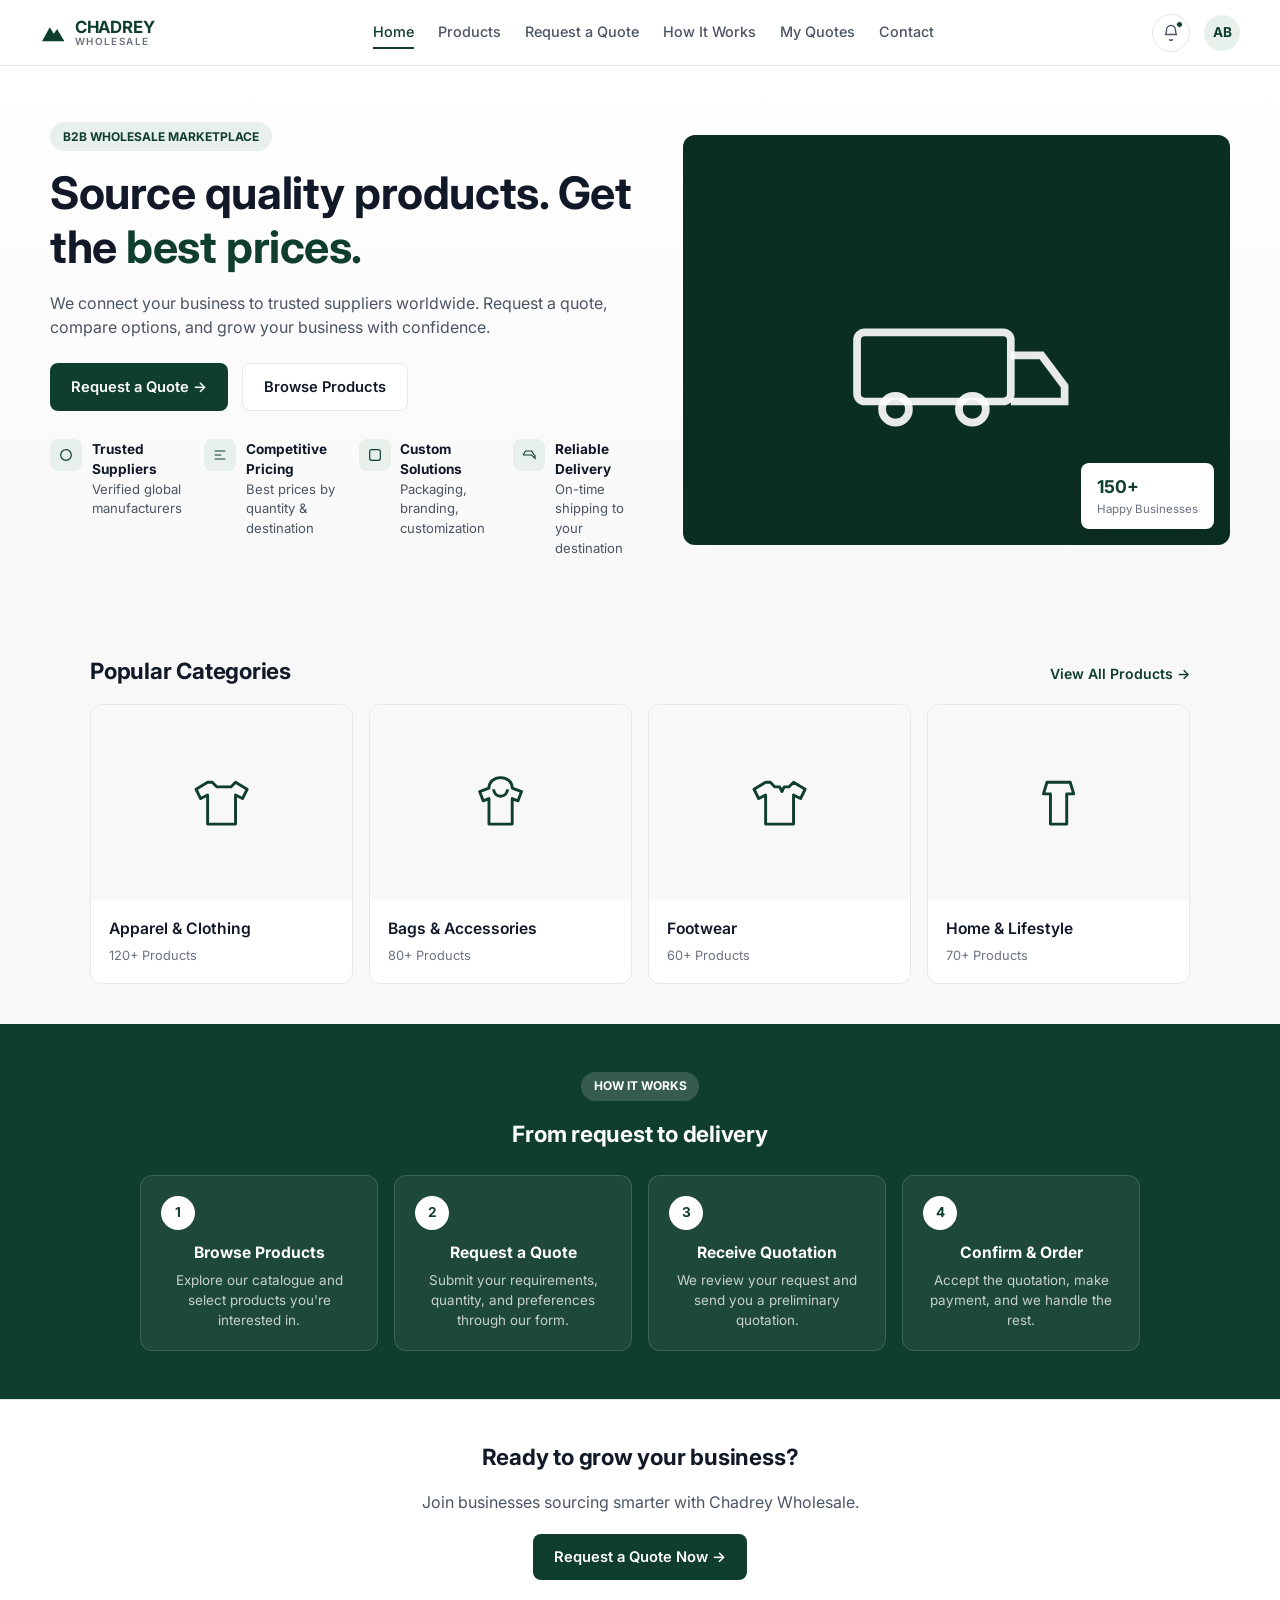
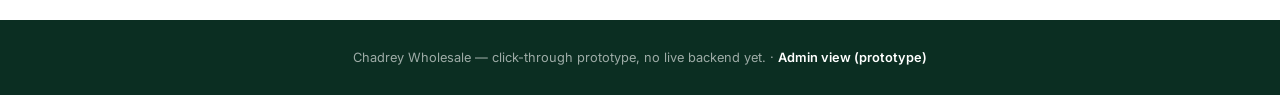
==== frontend/index.html @ 18600503 "Add files via upload" ====
<!DOCTYPE html>
<html lang="en">
<head>
<meta charset="UTF-8">
<meta name="viewport" content="width=device-width, initial-scale=1.0">
<title>Chadrey Wholesale — Source Quality Products, Get the Best Prices</title>
<link rel="preconnect" href="https://fonts.googleapis.com">
<link href="https://fonts.googleapis.com/css2?family=Inter:wght@400;500;600;700;800&display=swap" rel="stylesheet">
<link rel="stylesheet" href="styles.css">
</head>
<body>
<header class="site">
  <a href="index.html" class="brand"><svg width="26" height="26" viewBox="0 0 32 32" fill="none" xmlns="http://www.w3.org/2000/svg" aria-hidden="true"><path d="M2 27 12 9l5 8 4-6 9 15H2Z" fill="currentColor"/></svg><span class="brand-lines">CHADREY<small>WHOLESALE</small></span></a>
  <nav class="main">
    <a href="index.html" class="active">Home</a>
    <a href="products.html">Products</a>
    <a href="request-quote.html">Request a Quote</a>
    <a href="how-it-works.html">How It Works</a>
    <a href="my-quotes.html">My Quotes</a>
    <a href="contact.html">Contact</a>
  </nav>
  <div class="nav-actions">
    <a href="my-quotes.html" class="nav-icon-btn" aria-label="Notifications"><svg width="18" height="18" viewBox="0 0 24 24" fill="none"><path d="M6 8a6 6 0 0 1 12 0c0 5 2 6 2 6H4s2-1 2-6Z" stroke="currentColor" stroke-width="1.8"/><path d="M10 20a2 2 0 0 0 4 0" stroke="currentColor" stroke-width="1.8"/></svg><span class="dot"></span></a>
    <div class="avatar">AB</div>
  </div>
</header>

<section class="hero">
  <div class="hero-inner">
    <div>
      <span class="hero-pill">B2B WHOLESALE MARKETPLACE</span>
      <h1>Source quality products. Get the <span class="accent">best prices.</span></h1>
      <p class="lede">We connect your business to trusted suppliers worldwide. Request a quote, compare options, and grow your business with confidence.</p>
      <div style="display:flex; gap:0.9rem; flex-wrap:wrap; margin-top:1.5rem;">
        <a class="btn btn-primary" href="request-quote.html">Request a Quote &rarr;</a>
        <a class="btn btn-secondary" href="products.html">Browse Products</a>
      </div>
      <div class="trust-row">
        <div class="trust-item"><span class="ic"><svg width="16" height="16" viewBox="0 0 24 24" fill="none"><path d="M4 12a8 8 0 1 1 16 0 8 8 0 0 1-16 0Z" stroke="currentColor" stroke-width="1.8"/></svg></span><div><strong>Trusted Suppliers</strong><span>Verified global manufacturers</span></div></div>
        <div class="trust-item"><span class="ic"><svg width="16" height="16" viewBox="0 0 24 24" fill="none"><path d="M4 6h16M4 12h10M4 18h16" stroke="currentColor" stroke-width="1.8"/></svg></span><div><strong>Competitive Pricing</strong><span>Best prices by quantity & destination</span></div></div>
        <div class="trust-item"><span class="ic"><svg width="16" height="16" viewBox="0 0 24 24" fill="none"><rect x="4" y="4" width="16" height="16" rx="3" stroke="currentColor" stroke-width="1.8"/></svg></span><div><strong>Custom Solutions</strong><span>Packaging, branding, customization</span></div></div>
        <div class="trust-item"><span class="ic"><svg width="16" height="16" viewBox="0 0 24 24" fill="none"><path d="M3 12h13l5 5V12M3 12l4-6h9l4 6" stroke="currentColor" stroke-width="1.8"/></svg></span><div><strong>Reliable Delivery</strong><span>On-time shipping to your destination</span></div></div>
      </div>
    </div>
    <div class="hero-visual">
      <svg viewBox="0 0 64 64" fill="none" xmlns="http://www.w3.org/2000/svg"><rect x="6" y="30" width="40" height="18" rx="2" stroke="currentColor" stroke-width="2"/><circle cx="16" cy="50" r="3.5" stroke="currentColor" stroke-width="2"/><circle cx="36" cy="50" r="3.5" stroke="currentColor" stroke-width="2"/><path d="M46 36h8l6 8v4h-14" stroke="currentColor" stroke-width="2"/></svg>
      <div class="hero-stat"><div class="n">150+</div><div class="l">Happy Businesses</div></div>
    </div>
  </div>
</section>

<main class="page page-pad">
  <div style="display:flex; justify-content:space-between; align-items:baseline; flex-wrap:wrap; gap:1rem;">
    <h2 style="margin-top:0;">Popular Categories</h2>
    <a href="products.html" style="font-size:0.88rem; font-weight:600; color:var(--brand);">View All Products &rarr;</a>
  </div>
  <div class="grid-4" id="categoryGrid"></div>
</main>

<section class="howband">
  <span class="hero-pill" style="background:rgba(255,255,255,0.16); color:#fff;">HOW IT WORKS</span>
  <h2>From request to delivery</h2>
  <div class="steps-flow" style="max-width:1000px; margin-left:auto; margin-right:auto;">
    <div class="step-card"><span class="num">1</span><h4>Browse Products</h4><p>Explore our catalogue and select products you're interested in.</p></div>
    <div class="step-card"><span class="num">2</span><h4>Request a Quote</h4><p>Submit your requirements, quantity, and preferences through our form.</p></div>
    <div class="step-card"><span class="num">3</span><h4>Receive Quotation</h4><p>We review your request and send you a preliminary quotation.</p></div>
    <div class="step-card"><span class="num">4</span><h4>Confirm &amp; Order</h4><p>Accept the quotation, make payment, and we handle the rest.</p></div>
  </div>
</section>

<div class="cta-band">
  <h2 style="margin-top:0;">Ready to grow your business?</h2>
  <p class="lede" style="margin:0 auto 1.25rem;">Join businesses sourcing smarter with Chadrey Wholesale.</p>
  <a class="btn btn-primary" href="request-quote.html">Request a Quote Now &rarr;</a>
</div>

<footer class="site">Chadrey Wholesale — click-through prototype, no live backend yet. &middot; <a href="admin.html">Admin view (prototype)</a></footer>

<script src="data.js"></script>
<script>
  const cats = [
    {name:'Apparel & Clothing', icon:'tshirt', count:'120+ Products'},
    {name:'Bags & Accessories', icon:'hoodie', count:'80+ Products'},
    {name:'Footwear', icon:'polo', count:'60+ Products'},
    {name:'Home & Lifestyle', icon:'tank', count:'70+ Products'}
  ];
  document.getElementById('categoryGrid').innerHTML = cats.map(c => `
    <a href="products.html" class="product-card">
      <div class="card-visual"><svg viewBox="0 0 64 64" fill="none" xmlns="http://www.w3.org/2000/svg" aria-hidden="true">${ICONS[c.icon]}</svg></div>
      <div class="card-body"><h3>${c.name}</h3><p style="color:var(--ink-faint); font-size:0.8rem;">${c.count}</p></div>
    </a>`).join('');
</script>
</body>
</html>
---- frontend/styles.css ----
:root{
  --brand:#0F3D2E; --brand-dark:#0B2E22; --brand-light:#E7F0EA; --brand-mid:#1B5E42;
  --ink:#111827; --ink-soft:#4B5563; --ink-faint:#6B7280;
  --line:#E5E7EB; --bg:#F7F8F7; --white:#FFFFFF;
  --radius:12px; --radius-sm:8px; --shadow:0 4px 14px rgba(17,24,39,0.06); --shadow-md:0 8px 24px rgba(17,24,39,0.10);
  --blue-bg:#DBEAFE; --blue-ink:#1D4ED8;
  --amber-bg:#FEF3C7; --amber-ink:#B45309;
  --purple-bg:#EDE9FE; --purple-ink:#6D28D9;
  --green-bg:#DCFCE7; --green-ink:#15803D;
  --font: 'Inter', system-ui, -apple-system, sans-serif;
}
*{box-sizing:border-box;}
html{scroll-behavior:smooth;}
body{margin:0; font-family:var(--font); background:var(--bg); color:var(--ink); line-height:1.5; -webkit-font-smoothing:antialiased;}
a{color:inherit; text-decoration:none;}
img{max-width:100%; display:block;}
button{font-family:inherit;}
:focus-visible{outline:3px solid var(--brand-mid); outline-offset:2px;}

/* ---------- Top nav ---------- */
header.site{
  background:var(--white); color:var(--ink);
  padding:0.85rem clamp(1rem,4vw,2.5rem);
  display:flex; align-items:center; justify-content:space-between; gap:1rem; flex-wrap:wrap;
  position:sticky; top:0; z-index:30; border-bottom:1px solid var(--line);
}
.brand{display:flex; align-items:center; gap:0.55rem; font-weight:700; font-size:1.05rem; letter-spacing:-0.01em; color:var(--brand);}
.brand .brand-lines{display:flex; flex-direction:column; line-height:1.1;}
.brand small{font-weight:600; font-size:0.62rem; letter-spacing:0.14em; color:var(--ink-faint); text-transform:uppercase;}
nav.main{display:flex; gap:1.5rem; flex-wrap:wrap; font-size:0.9rem; font-weight:500;}
nav.main a{color:var(--ink-soft); padding:0.3rem 0; border-bottom:2px solid transparent;}
nav.main a.active{color:var(--brand); border-bottom-color:var(--brand);}
nav.main a:hover{color:var(--brand);}
.nav-actions{display:flex; align-items:center; gap:0.85rem;}
.nav-icon-btn{width:38px; height:38px; border-radius:50%; border:1px solid var(--line); background:var(--white); display:flex; align-items:center; justify-content:center; cursor:pointer; color:var(--ink-soft); position:relative;}
.nav-icon-btn .dot{position:absolute; top:6px; right:6px; width:7px; height:7px; border-radius:50%; background:var(--brand); border:1.5px solid var(--white);}
.avatar{width:36px; height:36px; border-radius:50%; background:var(--brand-light); color:var(--brand); display:flex; align-items:center; justify-content:center; font-weight:700; font-size:0.85rem;}

main.page{max-width:1180px; margin:0 auto;}
.page-pad{padding:clamp(1.5rem,4vw,2.5rem);}
.breadcrumb{font-size:0.82rem; color:var(--ink-faint); padding:0.9rem clamp(1rem,4vw,2.5rem) 0;}
.breadcrumb a{color:var(--ink-faint);}
.breadcrumb a:hover{color:var(--brand);}

.eyebrow{font-size:0.72rem; font-weight:700; letter-spacing:0.1em; text-transform:uppercase; color:var(--brand); margin:0 0 0.5rem;}
h1{font-size:clamp(1.5rem,3.2vw,2rem); font-weight:700; letter-spacing:-0.01em; line-height:1.2; margin:0 0 0.6rem;}
h2{font-size:clamp(1.15rem,2.4vw,1.4rem); font-weight:700; letter-spacing:-0.01em; margin:2rem 0 1rem;}
p.lede{color:var(--ink-soft); max-width:62ch; font-size:1rem;}

.btn{display:inline-flex; align-items:center; justify-content:center; gap:0.5rem; font-weight:600; font-size:0.92rem; padding:0.75rem 1.3rem; min-height:44px; border-radius:var(--radius-sm); border:0; cursor:pointer;}
.btn-primary{background:var(--brand); color:#fff;}
.btn-primary:hover{background:var(--brand-dark);}
.btn-secondary{background:var(--white); border:1px solid var(--line); color:var(--ink);}
.btn-secondary:hover{border-color:var(--brand); color:var(--brand);}
.btn-block{width:100%;}
.btn-sm{min-height:36px; padding:0.5rem 0.9rem; font-size:0.82rem;}
.btn[disabled],.btn.is-disabled{opacity:0.5; cursor:not-allowed;}

.card{background:var(--white); border:1px solid var(--line); border-radius:var(--radius); box-shadow:var(--shadow);}
.grid-2{display:grid; gap:1.5rem; grid-template-columns:1fr;}
@media (min-width:860px){ .grid-2{grid-template-columns:1fr 1fr;} }
.grid-3{display:grid; gap:1.25rem; grid-template-columns:1fr;}
@media (min-width:640px){ .grid-3{grid-template-columns:repeat(3,1fr);} }
.grid-4{display:grid; gap:1rem; grid-template-columns:1fr 1fr;}
@media (min-width:820px){ .grid-4{grid-template-columns:repeat(4,1fr);} }

/* product cards */
.product-card{background:var(--white); border:1px solid var(--line); border-radius:var(--radius); overflow:hidden; display:flex; flex-direction:column; transition:box-shadow .15s ease;}
.product-card:hover{box-shadow:var(--shadow-md);}
.card-visual{background:var(--bg); aspect-ratio:4/3; display:flex; align-items:center; justify-content:center; position:relative;}
.card-visual svg{width:38%; height:38%; color:var(--brand);}
.moq-flag{position:absolute; top:0.7rem; left:0.7rem; background:var(--brand); color:#fff; font-size:0.65rem; font-weight:700; letter-spacing:0.04em; padding:0.28rem 0.55rem; border-radius:5px; text-transform:uppercase;}
.card-body{padding:1.1rem; display:flex; flex-direction:column; gap:0.4rem; flex:1;}
.card-body h3{font-size:0.98rem; font-weight:600; margin:0; line-height:1.35;}
.card-body p{font-size:0.83rem; color:var(--ink-soft); margin:0; flex:1;}
.price-tag{font-weight:700; font-size:0.9rem; color:var(--brand);}

/* forms */
.field-group{display:grid; gap:1rem; grid-template-columns:1fr;}
.field-group.cols-2{grid-template-columns:1fr;}
@media (min-width:600px){ .field-group.cols-2{grid-template-columns:1fr 1fr;} }
label{display:block; font-size:0.83rem; font-weight:600; margin-bottom:0.4rem; color:var(--ink);}
label .hint{font-weight:400; color:var(--ink-faint); font-size:0.76rem;}
input, select, textarea{width:100%; font-family:var(--font); font-size:0.92rem; padding:0.65rem 0.75rem; border:1px solid var(--line); border-radius:var(--radius-sm); background:var(--white); color:var(--ink);}
input:focus, select:focus, textarea:focus{border-color:var(--brand);}
textarea{resize:vertical; min-height:4.5rem;}
.swatches{display:flex; gap:0.5rem; flex-wrap:wrap;}
.swatch-btn{font-size:0.85rem; padding:0.5rem 0.9rem; min-height:42px; border:1px solid var(--line); background:var(--white); border-radius:var(--radius-sm); cursor:pointer; color:var(--ink-soft);}
.swatch-btn[aria-pressed="true"]{border-color:var(--brand); background:var(--brand-light); color:var(--brand); font-weight:600;}

/* badges */
.badge{font-size:0.72rem; font-weight:700; padding:0.28rem 0.65rem; border-radius:999px; display:inline-block;}
.badge-pending{background:var(--amber-bg); color:var(--amber-ink);}
.badge-quoted{background:var(--blue-bg); color:var(--blue-ink);}
.badge-invoiced{background:var(--purple-bg); color:var(--purple-ink);}
.badge-paid{background:var(--brand); color:#fff;}

/* document card (quotation/invoice) */
.doc-card{background:var(--white); border:1px solid var(--line); border-radius:var(--radius); box-shadow:var(--shadow); max-width:680px; margin:0 auto; overflow:hidden;}
.doc-head{background:var(--brand); color:#fff; padding:1.5rem clamp(1.25rem,4vw,2rem); display:flex; justify-content:space-between; align-items:flex-start; gap:1rem; flex-wrap:wrap;}
.doc-head h3{margin:0; font-size:1.15rem; font-weight:700;}
.doc-head .doc-id{font-size:0.8rem; opacity:0.85; margin-top:0.2rem;}
.doc-status{background:rgba(255,255,255,0.18); font-size:0.72rem; font-weight:700; padding:0.3rem 0.7rem; border-radius:999px; text-transform:uppercase; letter-spacing:0.04em;}
.doc-body{padding:clamp(1.25rem,4vw,2rem);}
.doc-table{width:100%; border-collapse:collapse; font-size:0.9rem;}
.doc-table th{text-align:left; font-size:0.72rem; text-transform:uppercase; letter-spacing:0.04em; color:var(--ink-faint); padding:0.5rem 0; border-bottom:1px solid var(--line);}
.doc-table td{padding:0.6rem 0; border-bottom:1px solid var(--line);}
.doc-table tr.total td{border-top:2px solid var(--ink); border-bottom:0; font-weight:700; font-size:1rem; padding-top:0.8rem;}
.doc-note{margin-top:1.1rem; font-size:0.82rem; color:var(--ink-soft); background:var(--bg); border-left:3px solid var(--brand); padding:0.8rem 1rem; border-radius:0 8px 8px 0;}
.doc-meta{display:flex; justify-content:space-between; font-size:0.85rem; margin-top:0.85rem; color:var(--ink-soft);}

.prototype-note{background:#FFFBEB; border:1px solid #FDE68A; color:#92400E; border-radius:var(--radius-sm); padding:0.8rem 1rem; font-size:0.8rem; margin-bottom:1.5rem;}

.steps-flow{display:grid; gap:1rem; grid-template-columns:1fr; margin-top:1.5rem;}
@media (min-width:640px){ .steps-flow{grid-template-columns:repeat(4,1fr);} }
.step-card{background:var(--white); border:1px solid var(--line); border-radius:var(--radius); padding:1.25rem;}
.step-card .num{display:flex; align-items:center; justify-content:center; width:34px; height:34px; border-radius:50%; background:var(--brand-light); color:var(--brand); font-weight:700; font-size:0.85rem; margin-bottom:0.7rem;}
.step-card h4{font-size:0.98rem; margin:0 0 0.35rem;}
.step-card p{font-size:0.84rem; color:var(--ink-soft); margin:0;}

/* ---------- Dashboard shell (My Quotes / Admin) ---------- */
.dash-shell{display:grid; grid-template-columns:1fr; min-height:calc(100vh - 65px);}
@media (min-width:900px){ .dash-shell{grid-template-columns:250px 1fr;} }
.dash-sidebar{background:var(--brand-dark); color:#fff; padding:1.5rem 1rem; display:flex; flex-direction:column; gap:0.25rem;}
.dash-sidebar a{display:flex; align-items:center; gap:0.65rem; padding:0.7rem 0.85rem; border-radius:var(--radius-sm); font-size:0.88rem; font-weight:500; color:rgba(255,255,255,0.72);}
.dash-sidebar a:hover{background:rgba(255,255,255,0.06); color:#fff;}
.dash-sidebar a.active{background:var(--brand); color:#fff; font-weight:600;}
.dash-sidebar .sidebar-foot{margin-top:auto; padding-top:1rem; border-top:1px solid rgba(255,255,255,0.12);}
.dash-main{padding:clamp(1.25rem,3vw,2rem); background:var(--bg);}
.dash-header{display:flex; justify-content:space-between; align-items:flex-start; flex-wrap:wrap; gap:1rem; margin-bottom:1.5rem;}

.filter-tabs{display:flex; gap:0.5rem; flex-wrap:wrap; margin-bottom:1.5rem;}
.filter-tab{background:var(--white); border:1px solid var(--line); color:var(--ink-soft); font-size:0.85rem; font-weight:600; padding:0.5rem 1rem; border-radius:999px; cursor:pointer;}
.filter-tab.active{background:var(--brand); border-color:var(--brand); color:#fff;}

.quote-row{display:flex; gap:1rem; align-items:center; background:var(--white); border:1px solid var(--line); border-radius:var(--radius); padding:1rem 1.25rem; margin-bottom:0.9rem; flex-wrap:wrap;}
.quote-row .thumb{width:56px; height:56px; border-radius:var(--radius-sm); background:var(--bg); display:flex; align-items:center; justify-content:center; flex-shrink:0;}
.quote-row .thumb svg{width:60%; height:60%; color:var(--brand);}
.quote-row .info{flex:1; min-width:200px;}
.quote-row .info .ref-row{display:flex; align-items:center; gap:0.6rem; margin-bottom:0.15rem; flex-wrap:wrap;}
.quote-row .info .ref{font-size:0.78rem; color:var(--ink-faint); font-weight:600;}
.quote-row .info h4{margin:0; font-size:0.95rem; font-weight:600;}
.quote-row .info .meta{font-size:0.82rem; color:var(--ink-soft);}
.quote-row .price-col{text-align:right; min-width:110px;}
.quote-row .price-col .amt{font-weight:700; font-size:0.95rem;}
.quote-row .price-col .lbl{font-size:0.74rem; color:var(--ink-faint);}
.quote-row .action-col{display:flex; flex-direction:column; gap:0.4rem; align-items:flex-end;}
.quote-row .action-col .link-sm{font-size:0.78rem; color:var(--brand); font-weight:600;}

/* stat cards (admin) */
.stat-card{background:var(--white); border:1px solid var(--line); border-radius:var(--radius); padding:1.1rem 1.25rem;}
.stat-card .icon{width:38px; height:38px; border-radius:var(--radius-sm); background:var(--brand-light); color:var(--brand); display:flex; align-items:center; justify-content:center; margin-bottom:0.75rem;}
.stat-card .label{font-size:0.8rem; color:var(--ink-faint); margin-bottom:0.15rem;}
.stat-card .value{font-size:1.5rem; font-weight:700;}
.stat-card .delta{font-size:0.76rem; color:var(--green-ink); font-weight:600; margin-top:0.3rem;}

table.data-table{width:100%; border-collapse:collapse; background:var(--white); border:1px solid var(--line); border-radius:var(--radius); overflow:hidden;}
table.data-table th{text-align:left; font-size:0.72rem; text-transform:uppercase; letter-spacing:0.04em; color:var(--ink-faint); background:var(--bg); padding:0.75rem 1rem; border-bottom:1px solid var(--line);}
table.data-table td{padding:0.75rem 1rem; font-size:0.87rem; border-bottom:1px solid var(--line);}
table.data-table tr:last-child td{border-bottom:0;}

footer.site{background:var(--brand-dark); color:rgba(255,255,255,0.6); text-align:center; font-size:0.8rem; padding:1.75rem 1rem;}
footer.site a{color:#fff; font-weight:600;}

/* hero */
.hero{background:linear-gradient(180deg, var(--white) 0%, var(--bg) 100%); padding:clamp(2rem,5vw,3.5rem) clamp(1rem,4vw,2.5rem);}
.hero-inner{max-width:1180px; margin:0 auto; display:grid; gap:2rem; grid-template-columns:1fr;}
@media (min-width:900px){ .hero-inner{grid-template-columns:1.1fr 1fr; align-items:center;} }
.hero-pill{display:inline-block; background:var(--brand-light); color:var(--brand); font-size:0.75rem; font-weight:700; padding:0.35rem 0.8rem; border-radius:999px; margin-bottom:1rem;}
.hero h1{font-size:clamp(2rem,4.5vw,2.8rem);}
.hero h1 .accent{color:var(--brand);}
.hero-visual{background:var(--brand-dark); border-radius:var(--radius); aspect-ratio:4/3; display:flex; align-items:center; justify-content:center; position:relative; overflow:hidden;}
.hero-visual svg{width:60%; height:60%; color:rgba(255,255,255,0.9);}
.hero-stat{position:absolute; bottom:1rem; right:1rem; background:#fff; border-radius:var(--radius-sm); padding:0.7rem 1rem; box-shadow:var(--shadow-md);}
.hero-stat .n{font-weight:700; font-size:1.1rem; color:var(--brand);}
.hero-stat .l{font-size:0.72rem; color:var(--ink-faint);}
.trust-row{display:grid; gap:1rem; grid-template-columns:1fr 1fr; margin-top:1.75rem;}
@media (min-width:640px){ .trust-row{grid-template-columns:repeat(4,1fr);} }
.trust-item{display:flex; gap:0.6rem; align-items:flex-start; font-size:0.82rem;}
.trust-item .ic{width:32px; height:32px; border-radius:8px; background:var(--brand-light); color:var(--brand); display:flex; align-items:center; justify-content:center; flex-shrink:0;}
.trust-item strong{display:block; font-size:0.85rem;}
.trust-item span{color:var(--ink-soft);}

.howband{background:var(--brand); color:#fff; padding:clamp(2rem,5vw,3rem) clamp(1rem,4vw,2.5rem); text-align:center;}
.howband h2{color:#fff; margin-top:0;}
.howband .steps-flow .step-card{background:rgba(255,255,255,0.06); border-color:rgba(255,255,255,0.14); color:#fff;}
.howband .step-card p{color:rgba(255,255,255,0.75);}
.howband .step-card .num{background:#fff; color:var(--brand);}

.cta-band{background:var(--white); padding:clamp(1.5rem,4vw,2.5rem); text-align:center; border-top:1px solid var(--line);}
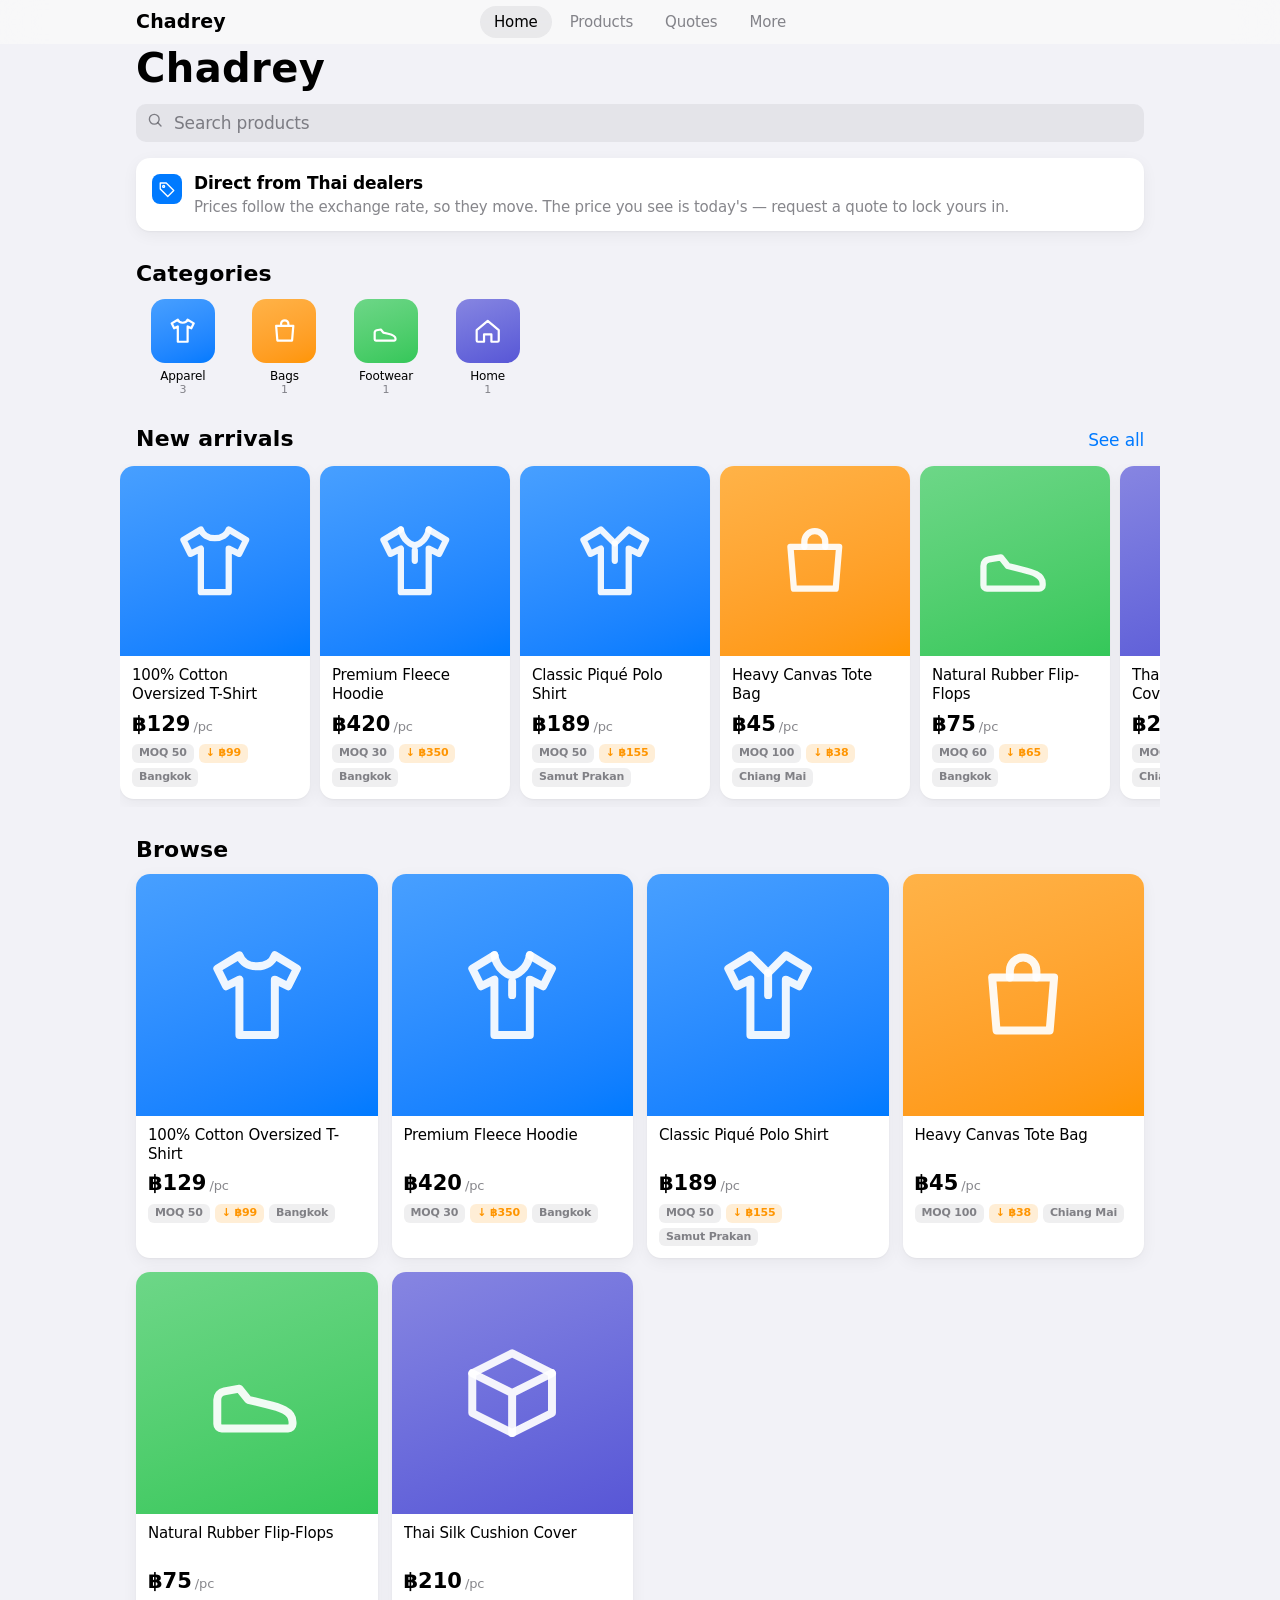
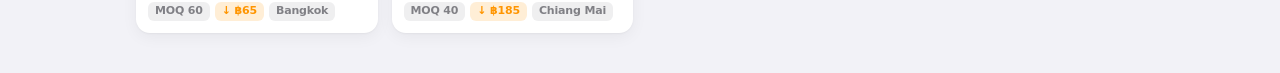
==== commit 3518b8b4: "Rebuild as an iPhone-style catalogue with an admin to add dealer products and prices Frontend - New " ====
--- a/frontend/index.html
+++ b/frontend/index.html
@@ -2,93 +2,70 @@
 <html lang="en">
 <head>
 <meta charset="UTF-8">
-<meta name="viewport" content="width=device-width, initial-scale=1.0">
-<title>Chadrey Wholesale — Source Quality Products, Get the Best Prices</title>
-<link rel="preconnect" href="https://fonts.googleapis.com">
-<link href="https://fonts.googleapis.com/css2?family=Inter:wght@400;500;600;700;800&display=swap" rel="stylesheet">
+<meta name="viewport" content="width=device-width, initial-scale=1, viewport-fit=cover">
+<meta name="theme-color" content="#F2F2F7" media="(prefers-color-scheme: light)">
+<meta name="theme-color" content="#000000" media="(prefers-color-scheme: dark)">
+<meta name="apple-mobile-web-app-capable" content="yes">
+<meta name="apple-mobile-web-app-title" content="Chadrey">
+<title>Chadrey Wholesale</title>
+<link rel="icon" href="favicon.svg" type="image/svg+xml">
+<link rel="apple-touch-icon" href="favicon.svg">
 <link rel="stylesheet" href="styles.css">
 </head>
 <body>
-<header class="site">
-  <a href="index.html" class="brand"><svg width="26" height="26" viewBox="0 0 32 32" fill="none" xmlns="http://www.w3.org/2000/svg" aria-hidden="true"><path d="M2 27 12 9l5 8 4-6 9 15H2Z" fill="currentColor"/></svg><span class="brand-lines">CHADREY<small>WHOLESALE</small></span></a>
-  <nav class="main">
-    <a href="index.html" class="active">Home</a>
-    <a href="products.html">Products</a>
-    <a href="request-quote.html">Request a Quote</a>
-    <a href="how-it-works.html">How It Works</a>
-    <a href="my-quotes.html">My Quotes</a>
-    <a href="contact.html">Contact</a>
-  </nav>
-  <div class="nav-actions">
-    <a href="my-quotes.html" class="nav-icon-btn" aria-label="Notifications"><svg width="18" height="18" viewBox="0 0 24 24" fill="none"><path d="M6 8a6 6 0 0 1 12 0c0 5 2 6 2 6H4s2-1 2-6Z" stroke="currentColor" stroke-width="1.8"/><path d="M10 20a2 2 0 0 0 4 0" stroke="currentColor" stroke-width="1.8"/></svg><span class="dot"></span></a>
-    <div class="avatar">AB</div>
+<main class="page">
+  <h1 class="large-title">Chadrey</h1>
+
+  <form class="search" action="products.html" role="search">
+    <span id="searchIcon"></span>
+    <input type="search" name="q" placeholder="Search products" aria-label="Search products" enterkeyhint="search">
+  </form>
+
+  <div class="spacer"></div>
+  <div class="banner">
+    <span class="cell-icon" style="background:var(--blue)" id="bannerIcon"></span>
+    <div><b>Direct from Thai dealers</b><p>Prices follow the exchange rate, so they move. The price you see is today's — request a quote to lock yours in.</p></div>
   </div>
-</header>
 
-<section class="hero">
-  <div class="hero-inner">
-    <div>
-      <span class="hero-pill">B2B WHOLESALE MARKETPLACE</span>
-      <h1>Source quality products. Get the <span class="accent">best prices.</span></h1>
-      <p class="lede">We connect your business to trusted suppliers worldwide. Request a quote, compare options, and grow your business with confidence.</p>
-      <div style="display:flex; gap:0.9rem; flex-wrap:wrap; margin-top:1.5rem;">
-        <a class="btn btn-primary" href="request-quote.html">Request a Quote &rarr;</a>
-        <a class="btn btn-secondary" href="products.html">Browse Products</a>
-      </div>
-      <div class="trust-row">
-        <div class="trust-item"><span class="ic"><svg width="16" height="16" viewBox="0 0 24 24" fill="none"><path d="M4 12a8 8 0 1 1 16 0 8 8 0 0 1-16 0Z" stroke="currentColor" stroke-width="1.8"/></svg></span><div><strong>Trusted Suppliers</strong><span>Verified global manufacturers</span></div></div>
-        <div class="trust-item"><span class="ic"><svg width="16" height="16" viewBox="0 0 24 24" fill="none"><path d="M4 6h16M4 12h10M4 18h16" stroke="currentColor" stroke-width="1.8"/></svg></span><div><strong>Competitive Pricing</strong><span>Best prices by quantity & destination</span></div></div>
-        <div class="trust-item"><span class="ic"><svg width="16" height="16" viewBox="0 0 24 24" fill="none"><rect x="4" y="4" width="16" height="16" rx="3" stroke="currentColor" stroke-width="1.8"/></svg></span><div><strong>Custom Solutions</strong><span>Packaging, branding, customization</span></div></div>
-        <div class="trust-item"><span class="ic"><svg width="16" height="16" viewBox="0 0 24 24" fill="none"><path d="M3 12h13l5 5V12M3 12l4-6h9l4 6" stroke="currentColor" stroke-width="1.8"/></svg></span><div><strong>Reliable Delivery</strong><span>On-time shipping to your destination</span></div></div>
-      </div>
-    </div>
-    <div class="hero-visual">
-      <svg viewBox="0 0 64 64" fill="none" xmlns="http://www.w3.org/2000/svg"><rect x="6" y="30" width="40" height="18" rx="2" stroke="currentColor" stroke-width="2"/><circle cx="16" cy="50" r="3.5" stroke="currentColor" stroke-width="2"/><circle cx="36" cy="50" r="3.5" stroke="currentColor" stroke-width="2"/><path d="M46 36h8l6 8v4h-14" stroke="currentColor" stroke-width="2"/></svg>
-      <div class="hero-stat"><div class="n">150+</div><div class="l">Happy Businesses</div></div>
-    </div>
-  </div>
-</section>
-
-<main class="page page-pad">
-  <div style="display:flex; justify-content:space-between; align-items:baseline; flex-wrap:wrap; gap:1rem;">
-    <h2 style="margin-top:0;">Popular Categories</h2>
-    <a href="products.html" style="font-size:0.88rem; font-weight:600; color:var(--brand);">View All Products &rarr;</a>
-  </div>
-  <div class="grid-4" id="categoryGrid"></div>
+  <div id="home"></div>
 </main>
 
-<section class="howband">
-  <span class="hero-pill" style="background:rgba(255,255,255,0.16); color:#fff;">HOW IT WORKS</span>
-  <h2>From request to delivery</h2>
-  <div class="steps-flow" style="max-width:1000px; margin-left:auto; margin-right:auto;">
-    <div class="step-card"><span class="num">1</span><h4>Browse Products</h4><p>Explore our catalogue and select products you're interested in.</p></div>
-    <div class="step-card"><span class="num">2</span><h4>Request a Quote</h4><p>Submit your requirements, quantity, and preferences through our form.</p></div>
-    <div class="step-card"><span class="num">3</span><h4>Receive Quotation</h4><p>We review your request and send you a preliminary quotation.</p></div>
-    <div class="step-card"><span class="num">4</span><h4>Confirm &amp; Order</h4><p>Accept the quotation, make payment, and we handle the rest.</p></div>
-  </div>
-</section>
+<script src="config.js"></script>
+<script src="store.js"></script>
+<script src="ui.js"></script>
+<script>
+  UI.mount({ tab: "home", title: "Chadrey" });
+  document.getElementById("searchIcon").innerHTML = UI.icon("search", 18);
+  document.getElementById("bannerIcon").innerHTML = UI.icon("tag", 18);
 
-<div class="cta-band">
-  <h2 style="margin-top:0;">Ready to grow your business?</h2>
-  <p class="lede" style="margin:0 auto 1.25rem;">Join businesses sourcing smarter with Chadrey Wholesale.</p>
-  <a class="btn btn-primary" href="request-quote.html">Request a Quote Now &rarr;</a>
-</div>
-
-<footer class="site">Chadrey Wholesale — click-through prototype, no live backend yet. &middot; <a href="admin.html">Admin view (prototype)</a></footer>
-
-<script src="data.js"></script>
-<script>
-  const cats = [
-    {name:'Apparel & Clothing', icon:'tshirt', count:'120+ Products'},
-    {name:'Bags & Accessories', icon:'hoodie', count:'80+ Products'},
-    {name:'Footwear', icon:'polo', count:'60+ Products'},
-    {name:'Home & Lifestyle', icon:'tank', count:'70+ Products'}
-  ];
-  document.getElementById('categoryGrid').innerHTML = cats.map(c => `
-    <a href="products.html" class="product-card">
-      <div class="card-visual"><svg viewBox="0 0 64 64" fill="none" xmlns="http://www.w3.org/2000/svg" aria-hidden="true">${ICONS[c.icon]}</svg></div>
-      <div class="card-body"><h3>${c.name}</h3><p style="color:var(--ink-faint); font-size:0.8rem;">${c.count}</p></div>
-    </a>`).join('');
+  async function load() {
+    const root = document.getElementById("home");
+    root.innerHTML = '<div class="products" style="margin-top:28px">' + UI.skeletonGrid(4) + "</div>";
+    try {
+      const [items, s] = await Promise.all([Store.products(), Store.settings()]);
+      if (!items.length) {
+        root.innerHTML = '<div class="empty">' + UI.icon("box", 56) + "<h3>No products yet</h3><p>New arrivals are on the way. Check back soon.</p></div>";
+        return;
+      }
+      const cats = Store.categories(items).slice(0, 8);
+      const newest = items.slice().sort((a, b) => (b.createdAt || "").localeCompare(a.createdAt || "")).slice(0, 8);
+      root.innerHTML =
+        '<div class="section-title"><h2>Categories</h2></div>' +
+        '<div class="cats">' + cats.map((c) => {
+          const cs = UI.catStyle(c.name);
+          return '<a class="cat" href="products.html?cat=' + encodeURIComponent(c.name) + '"><span class="tile" style="' + UI.tileBg(cs.color) + '">' + UI.icon(cs.icon, 28) + "</span><span>" + UI.esc(c.name) + "<small>" + c.count + "</small></span></a>";
+        }).join("") + "</div>" +
+        '<div class="section-title"><h2>New arrivals</h2><a href="products.html">See all</a></div>' +
+        '<div class="hscroll">' + newest.map((p) => UI.productCard(p, s)).join("") + "</div>" +
+        '<div class="section-title"><h2>Browse</h2></div>' +
+        '<div class="products">' + items.slice(0, 8).map((p) => UI.productCard(p, s)).join("") + "</div>" +
+        (items.length > 8 ? '<div style="margin-top:20px"><a class="btn btn-block" href="products.html">See all ' + items.length + " products</a></div>" : "");
+    } catch (e) {
+      root.innerHTML = '<div class="empty">' + UI.icon("info", 56) + "<h3>Couldn't load products</h3><p>" + UI.esc(e.message) + '</p><button class="btn" id="retry">Try again</button></div>';
+      document.getElementById("retry").onclick = load;
+    }
+  }
+  load();
 </script>
 </body>
 </html>
--- a/frontend/styles.css
+++ b/frontend/styles.css
@@ -1,190 +1,358 @@
+/* Chadrey Wholesale — iOS-style design system
+   One stylesheet for every page. Tokens first, then layout, then components. */
+
 :root{
-  --brand:#0F3D2E; --brand-dark:#0B2E22; --brand-light:#E7F0EA; --brand-mid:#1B5E42;
-  --ink:#111827; --ink-soft:#4B5563; --ink-faint:#6B7280;
-  --line:#E5E7EB; --bg:#F7F8F7; --white:#FFFFFF;
-  --radius:12px; --radius-sm:8px; --shadow:0 4px 14px rgba(17,24,39,0.06); --shadow-md:0 8px 24px rgba(17,24,39,0.10);
-  --blue-bg:#DBEAFE; --blue-ink:#1D4ED8;
-  --amber-bg:#FEF3C7; --amber-ink:#B45309;
-  --purple-bg:#EDE9FE; --purple-ink:#6D28D9;
-  --green-bg:#DCFCE7; --green-ink:#15803D;
-  --font: 'Inter', system-ui, -apple-system, sans-serif;
-}
-*{box-sizing:border-box;}
-html{scroll-behavior:smooth;}
-body{margin:0; font-family:var(--font); background:var(--bg); color:var(--ink); line-height:1.5; -webkit-font-smoothing:antialiased;}
+  --blue:#007AFF; --green:#34C759; --orange:#FF9500; --red:#FF3B30; --indigo:#5856D6; --teal:#30B0C7; --pink:#FF2D55;
+  --bg:#F2F2F7; --surface:#FFFFFF; --surface-2:#F2F2F7;
+  --fill:rgba(120,120,128,.12); --fill-2:rgba(120,120,128,.2);
+  --label:#000; --label-2:rgba(60,60,67,.62); --label-3:rgba(60,60,67,.3);
+  --sep:rgba(60,60,67,.16);
+  --bar:rgba(249,249,249,.8);
+  --shadow:0 1px 2px rgba(0,0,0,.04), 0 4px 16px rgba(0,0,0,.05);
+  --r:14px; --r-lg:20px;
+  --font:-apple-system,BlinkMacSystemFont,"SF Pro Text","SF Pro Display","Helvetica Neue",system-ui,"Segoe UI",Roboto,sans-serif;
+  --tab-h:50px; --nav-h:44px;
+  --safe-t:env(safe-area-inset-top,0px); --safe-b:env(safe-area-inset-bottom,0px);
+  color-scheme:light dark;
+}
+@media (prefers-color-scheme:dark){
+  :root{
+    --blue:#0A84FF; --green:#30D158; --orange:#FF9F0A; --red:#FF453A; --indigo:#5E5CE6; --teal:#40C8E0; --pink:#FF375F;
+    --bg:#000; --surface:#1C1C1E; --surface-2:#2C2C2E;
+    --fill:rgba(120,120,128,.24); --fill-2:rgba(120,120,128,.36);
+    --label:#fff; --label-2:rgba(235,235,245,.6); --label-3:rgba(235,235,245,.3);
+    --sep:rgba(84,84,88,.55);
+    --bar:rgba(22,22,24,.8);
+    --shadow:none;
+  }
+}
+
+*{box-sizing:border-box; -webkit-tap-highlight-color:transparent;}
+html{-webkit-text-size-adjust:100%;}
+body{
+  margin:0; font-family:var(--font); font-size:17px; line-height:1.35; letter-spacing:-.01em;
+  background:var(--bg); color:var(--label); -webkit-font-smoothing:antialiased;
+  padding-bottom:calc(var(--tab-h) + var(--safe-b) + 24px);
+}
+body.no-tabs{padding-bottom:calc(var(--safe-b) + 24px);}
+body.has-actionbar{padding-bottom:calc(var(--safe-b) + 96px);}
 a{color:inherit; text-decoration:none;}
 img{max-width:100%; display:block;}
-button{font-family:inherit;}
-:focus-visible{outline:3px solid var(--brand-mid); outline-offset:2px;}
-
-/* ---------- Top nav ---------- */
-header.site{
-  background:var(--white); color:var(--ink);
-  padding:0.85rem clamp(1rem,4vw,2.5rem);
-  display:flex; align-items:center; justify-content:space-between; gap:1rem; flex-wrap:wrap;
-  position:sticky; top:0; z-index:30; border-bottom:1px solid var(--line);
-}
-.brand{display:flex; align-items:center; gap:0.55rem; font-weight:700; font-size:1.05rem; letter-spacing:-0.01em; color:var(--brand);}
-.brand .brand-lines{display:flex; flex-direction:column; line-height:1.1;}
-.brand small{font-weight:600; font-size:0.62rem; letter-spacing:0.14em; color:var(--ink-faint); text-transform:uppercase;}
-nav.main{display:flex; gap:1.5rem; flex-wrap:wrap; font-size:0.9rem; font-weight:500;}
-nav.main a{color:var(--ink-soft); padding:0.3rem 0; border-bottom:2px solid transparent;}
-nav.main a.active{color:var(--brand); border-bottom-color:var(--brand);}
-nav.main a:hover{color:var(--brand);}
-.nav-actions{display:flex; align-items:center; gap:0.85rem;}
-.nav-icon-btn{width:38px; height:38px; border-radius:50%; border:1px solid var(--line); background:var(--white); display:flex; align-items:center; justify-content:center; cursor:pointer; color:var(--ink-soft); position:relative;}
-.nav-icon-btn .dot{position:absolute; top:6px; right:6px; width:7px; height:7px; border-radius:50%; background:var(--brand); border:1.5px solid var(--white);}
-.avatar{width:36px; height:36px; border-radius:50%; background:var(--brand-light); color:var(--brand); display:flex; align-items:center; justify-content:center; font-weight:700; font-size:0.85rem;}
-
-main.page{max-width:1180px; margin:0 auto;}
-.page-pad{padding:clamp(1.5rem,4vw,2.5rem);}
-.breadcrumb{font-size:0.82rem; color:var(--ink-faint); padding:0.9rem clamp(1rem,4vw,2.5rem) 0;}
-.breadcrumb a{color:var(--ink-faint);}
-.breadcrumb a:hover{color:var(--brand);}
-
-.eyebrow{font-size:0.72rem; font-weight:700; letter-spacing:0.1em; text-transform:uppercase; color:var(--brand); margin:0 0 0.5rem;}
-h1{font-size:clamp(1.5rem,3.2vw,2rem); font-weight:700; letter-spacing:-0.01em; line-height:1.2; margin:0 0 0.6rem;}
-h2{font-size:clamp(1.15rem,2.4vw,1.4rem); font-weight:700; letter-spacing:-0.01em; margin:2rem 0 1rem;}
-p.lede{color:var(--ink-soft); max-width:62ch; font-size:1rem;}
-
-.btn{display:inline-flex; align-items:center; justify-content:center; gap:0.5rem; font-weight:600; font-size:0.92rem; padding:0.75rem 1.3rem; min-height:44px; border-radius:var(--radius-sm); border:0; cursor:pointer;}
-.btn-primary{background:var(--brand); color:#fff;}
-.btn-primary:hover{background:var(--brand-dark);}
-.btn-secondary{background:var(--white); border:1px solid var(--line); color:var(--ink);}
-.btn-secondary:hover{border-color:var(--brand); color:var(--brand);}
+button,input,select,textarea{font:inherit; color:inherit; letter-spacing:inherit;}
+button{cursor:pointer;}
+:focus-visible{outline:2px solid var(--blue); outline-offset:2px;}
+[hidden]{display:none !important;}
+h1,h2,h3,h4,p{margin:0;}
+
+/* ---------- Navigation bar (frosted, collapses a title in on scroll) ---------- */
+.navbar{
+  position:sticky; top:0; z-index:40;
+  padding-top:var(--safe-t); background:var(--bar);
+  -webkit-backdrop-filter:saturate(180%) blur(20px); backdrop-filter:saturate(180%) blur(20px);
+  box-shadow:0 .5px 0 transparent; transition:box-shadow .2s;
+}
+.navbar.scrolled{box-shadow:0 .5px 0 var(--sep);}
+.navbar-inner{max-width:1040px; margin:0 auto; height:var(--nav-h); display:grid; grid-template-columns:1fr auto 1fr; align-items:center; padding:0 8px;}
+.nav-title{font-weight:600; font-size:17px; opacity:0; transition:opacity .15s; white-space:nowrap; overflow:hidden; text-overflow:ellipsis; max-width:52vw; text-align:center;}
+.navbar.scrolled .nav-title{opacity:1;}
+.nav-left,.nav-right{display:flex; align-items:center; gap:4px; min-width:0;}
+.nav-right{justify-content:flex-end;}
+.nav-btn{display:inline-flex; align-items:center; gap:2px; min-height:44px; padding:0 8px; background:none; border:0; color:var(--blue); font-size:17px;}
+.nav-btn svg{flex:none;}
+.nav-btn.strong{font-weight:600;}
+.top-links{display:none;}
+
+/* ---------- Tab bar ---------- */
+.tabbar{
+  position:fixed; left:0; right:0; bottom:0; z-index:40;
+  display:flex; justify-content:space-around; padding:6px 8px var(--safe-b);
+  min-height:calc(var(--tab-h) + var(--safe-b));
+  background:var(--bar); -webkit-backdrop-filter:saturate(180%) blur(20px); backdrop-filter:saturate(180%) blur(20px);
+  box-shadow:0 -.5px 0 var(--sep);
+}
+.tab{flex:1; max-width:120px; display:flex; flex-direction:column; align-items:center; gap:2px; font-size:10px; font-weight:500; color:var(--label-2); padding-top:2px;}
+.tab svg{width:26px; height:26px;}
+.tab[aria-current="page"]{color:var(--blue);}
+
+/* ---------- Page ---------- */
+.page{max-width:1040px; margin:0 auto; padding:0 16px;}
+.page.narrow{max-width:640px;}
+.large-title{font-size:34px; line-height:1.1; font-weight:700; letter-spacing:.01em; margin:2px 0 14px;}
+.subtitle{color:var(--label-2); font-size:15px; margin:-6px 0 14px;}
+.section-title{display:flex; justify-content:space-between; align-items:baseline; margin:28px 0 10px; }
+.section-title h2{font-size:22px; font-weight:700; letter-spacing:.01em;}
+.section-title a{color:var(--blue); font-size:17px;}
+.caption{font-size:13px; color:var(--label-2);}
+.footnote{font-size:13px; color:var(--label-2); padding:8px 16px 0; line-height:1.4;}
+.muted{color:var(--label-2);}
+.center{text-align:center;}
+.stack{display:flex; flex-direction:column; gap:16px;}
+.row{display:flex; align-items:center; gap:10px;}
+.grow{flex:1; min-width:0;}
+.spacer{height:16px;}
+
+/* ---------- Buttons ---------- */
+.btn{
+  display:inline-flex; align-items:center; justify-content:center; gap:8px;
+  min-height:50px; padding:0 22px; border:0; border-radius:var(--r);
+  font-size:17px; font-weight:600; background:var(--fill); color:var(--blue); text-align:center;
+  transition:opacity .12s, transform .12s;
+}
+.btn:active{opacity:.6; transform:scale(.98);}
+.btn-primary{background:var(--blue); color:#fff;}
+.btn-danger{color:var(--red);}
+.btn-green{background:var(--green); color:#fff;}
 .btn-block{width:100%;}
-.btn-sm{min-height:36px; padding:0.5rem 0.9rem; font-size:0.82rem;}
-.btn[disabled],.btn.is-disabled{opacity:0.5; cursor:not-allowed;}
-
-.card{background:var(--white); border:1px solid var(--line); border-radius:var(--radius); box-shadow:var(--shadow);}
-.grid-2{display:grid; gap:1.5rem; grid-template-columns:1fr;}
-@media (min-width:860px){ .grid-2{grid-template-columns:1fr 1fr;} }
-.grid-3{display:grid; gap:1.25rem; grid-template-columns:1fr;}
-@media (min-width:640px){ .grid-3{grid-template-columns:repeat(3,1fr);} }
-.grid-4{display:grid; gap:1rem; grid-template-columns:1fr 1fr;}
-@media (min-width:820px){ .grid-4{grid-template-columns:repeat(4,1fr);} }
-
-/* product cards */
-.product-card{background:var(--white); border:1px solid var(--line); border-radius:var(--radius); overflow:hidden; display:flex; flex-direction:column; transition:box-shadow .15s ease;}
-.product-card:hover{box-shadow:var(--shadow-md);}
-.card-visual{background:var(--bg); aspect-ratio:4/3; display:flex; align-items:center; justify-content:center; position:relative;}
-.card-visual svg{width:38%; height:38%; color:var(--brand);}
-.moq-flag{position:absolute; top:0.7rem; left:0.7rem; background:var(--brand); color:#fff; font-size:0.65rem; font-weight:700; letter-spacing:0.04em; padding:0.28rem 0.55rem; border-radius:5px; text-transform:uppercase;}
-.card-body{padding:1.1rem; display:flex; flex-direction:column; gap:0.4rem; flex:1;}
-.card-body h3{font-size:0.98rem; font-weight:600; margin:0; line-height:1.35;}
-.card-body p{font-size:0.83rem; color:var(--ink-soft); margin:0; flex:1;}
-.price-tag{font-weight:700; font-size:0.9rem; color:var(--brand);}
-
-/* forms */
-.field-group{display:grid; gap:1rem; grid-template-columns:1fr;}
-.field-group.cols-2{grid-template-columns:1fr;}
-@media (min-width:600px){ .field-group.cols-2{grid-template-columns:1fr 1fr;} }
-label{display:block; font-size:0.83rem; font-weight:600; margin-bottom:0.4rem; color:var(--ink);}
-label .hint{font-weight:400; color:var(--ink-faint); font-size:0.76rem;}
-input, select, textarea{width:100%; font-family:var(--font); font-size:0.92rem; padding:0.65rem 0.75rem; border:1px solid var(--line); border-radius:var(--radius-sm); background:var(--white); color:var(--ink);}
-input:focus, select:focus, textarea:focus{border-color:var(--brand);}
-textarea{resize:vertical; min-height:4.5rem;}
-.swatches{display:flex; gap:0.5rem; flex-wrap:wrap;}
-.swatch-btn{font-size:0.85rem; padding:0.5rem 0.9rem; min-height:42px; border:1px solid var(--line); background:var(--white); border-radius:var(--radius-sm); cursor:pointer; color:var(--ink-soft);}
-.swatch-btn[aria-pressed="true"]{border-color:var(--brand); background:var(--brand-light); color:var(--brand); font-weight:600;}
-
-/* badges */
-.badge{font-size:0.72rem; font-weight:700; padding:0.28rem 0.65rem; border-radius:999px; display:inline-block;}
-.badge-pending{background:var(--amber-bg); color:var(--amber-ink);}
-.badge-quoted{background:var(--blue-bg); color:var(--blue-ink);}
-.badge-invoiced{background:var(--purple-bg); color:var(--purple-ink);}
-.badge-paid{background:var(--brand); color:#fff;}
-
-/* document card (quotation/invoice) */
-.doc-card{background:var(--white); border:1px solid var(--line); border-radius:var(--radius); box-shadow:var(--shadow); max-width:680px; margin:0 auto; overflow:hidden;}
-.doc-head{background:var(--brand); color:#fff; padding:1.5rem clamp(1.25rem,4vw,2rem); display:flex; justify-content:space-between; align-items:flex-start; gap:1rem; flex-wrap:wrap;}
-.doc-head h3{margin:0; font-size:1.15rem; font-weight:700;}
-.doc-head .doc-id{font-size:0.8rem; opacity:0.85; margin-top:0.2rem;}
-.doc-status{background:rgba(255,255,255,0.18); font-size:0.72rem; font-weight:700; padding:0.3rem 0.7rem; border-radius:999px; text-transform:uppercase; letter-spacing:0.04em;}
-.doc-body{padding:clamp(1.25rem,4vw,2rem);}
-.doc-table{width:100%; border-collapse:collapse; font-size:0.9rem;}
-.doc-table th{text-align:left; font-size:0.72rem; text-transform:uppercase; letter-spacing:0.04em; color:var(--ink-faint); padding:0.5rem 0; border-bottom:1px solid var(--line);}
-.doc-table td{padding:0.6rem 0; border-bottom:1px solid var(--line);}
-.doc-table tr.total td{border-top:2px solid var(--ink); border-bottom:0; font-weight:700; font-size:1rem; padding-top:0.8rem;}
-.doc-note{margin-top:1.1rem; font-size:0.82rem; color:var(--ink-soft); background:var(--bg); border-left:3px solid var(--brand); padding:0.8rem 1rem; border-radius:0 8px 8px 0;}
-.doc-meta{display:flex; justify-content:space-between; font-size:0.85rem; margin-top:0.85rem; color:var(--ink-soft);}
-
-.prototype-note{background:#FFFBEB; border:1px solid #FDE68A; color:#92400E; border-radius:var(--radius-sm); padding:0.8rem 1rem; font-size:0.8rem; margin-bottom:1.5rem;}
-
-.steps-flow{display:grid; gap:1rem; grid-template-columns:1fr; margin-top:1.5rem;}
-@media (min-width:640px){ .steps-flow{grid-template-columns:repeat(4,1fr);} }
-.step-card{background:var(--white); border:1px solid var(--line); border-radius:var(--radius); padding:1.25rem;}
-.step-card .num{display:flex; align-items:center; justify-content:center; width:34px; height:34px; border-radius:50%; background:var(--brand-light); color:var(--brand); font-weight:700; font-size:0.85rem; margin-bottom:0.7rem;}
-.step-card h4{font-size:0.98rem; margin:0 0 0.35rem;}
-.step-card p{font-size:0.84rem; color:var(--ink-soft); margin:0;}
-
-/* ---------- Dashboard shell (My Quotes / Admin) ---------- */
-.dash-shell{display:grid; grid-template-columns:1fr; min-height:calc(100vh - 65px);}
-@media (min-width:900px){ .dash-shell{grid-template-columns:250px 1fr;} }
-.dash-sidebar{background:var(--brand-dark); color:#fff; padding:1.5rem 1rem; display:flex; flex-direction:column; gap:0.25rem;}
-.dash-sidebar a{display:flex; align-items:center; gap:0.65rem; padding:0.7rem 0.85rem; border-radius:var(--radius-sm); font-size:0.88rem; font-weight:500; color:rgba(255,255,255,0.72);}
-.dash-sidebar a:hover{background:rgba(255,255,255,0.06); color:#fff;}
-.dash-sidebar a.active{background:var(--brand); color:#fff; font-weight:600;}
-.dash-sidebar .sidebar-foot{margin-top:auto; padding-top:1rem; border-top:1px solid rgba(255,255,255,0.12);}
-.dash-main{padding:clamp(1.25rem,3vw,2rem); background:var(--bg);}
-.dash-header{display:flex; justify-content:space-between; align-items:flex-start; flex-wrap:wrap; gap:1rem; margin-bottom:1.5rem;}
-
-.filter-tabs{display:flex; gap:0.5rem; flex-wrap:wrap; margin-bottom:1.5rem;}
-.filter-tab{background:var(--white); border:1px solid var(--line); color:var(--ink-soft); font-size:0.85rem; font-weight:600; padding:0.5rem 1rem; border-radius:999px; cursor:pointer;}
-.filter-tab.active{background:var(--brand); border-color:var(--brand); color:#fff;}
-
-.quote-row{display:flex; gap:1rem; align-items:center; background:var(--white); border:1px solid var(--line); border-radius:var(--radius); padding:1rem 1.25rem; margin-bottom:0.9rem; flex-wrap:wrap;}
-.quote-row .thumb{width:56px; height:56px; border-radius:var(--radius-sm); background:var(--bg); display:flex; align-items:center; justify-content:center; flex-shrink:0;}
-.quote-row .thumb svg{width:60%; height:60%; color:var(--brand);}
-.quote-row .info{flex:1; min-width:200px;}
-.quote-row .info .ref-row{display:flex; align-items:center; gap:0.6rem; margin-bottom:0.15rem; flex-wrap:wrap;}
-.quote-row .info .ref{font-size:0.78rem; color:var(--ink-faint); font-weight:600;}
-.quote-row .info h4{margin:0; font-size:0.95rem; font-weight:600;}
-.quote-row .info .meta{font-size:0.82rem; color:var(--ink-soft);}
-.quote-row .price-col{text-align:right; min-width:110px;}
-.quote-row .price-col .amt{font-weight:700; font-size:0.95rem;}
-.quote-row .price-col .lbl{font-size:0.74rem; color:var(--ink-faint);}
-.quote-row .action-col{display:flex; flex-direction:column; gap:0.4rem; align-items:flex-end;}
-.quote-row .action-col .link-sm{font-size:0.78rem; color:var(--brand); font-weight:600;}
-
-/* stat cards (admin) */
-.stat-card{background:var(--white); border:1px solid var(--line); border-radius:var(--radius); padding:1.1rem 1.25rem;}
-.stat-card .icon{width:38px; height:38px; border-radius:var(--radius-sm); background:var(--brand-light); color:var(--brand); display:flex; align-items:center; justify-content:center; margin-bottom:0.75rem;}
-.stat-card .label{font-size:0.8rem; color:var(--ink-faint); margin-bottom:0.15rem;}
-.stat-card .value{font-size:1.5rem; font-weight:700;}
-.stat-card .delta{font-size:0.76rem; color:var(--green-ink); font-weight:600; margin-top:0.3rem;}
-
-table.data-table{width:100%; border-collapse:collapse; background:var(--white); border:1px solid var(--line); border-radius:var(--radius); overflow:hidden;}
-table.data-table th{text-align:left; font-size:0.72rem; text-transform:uppercase; letter-spacing:0.04em; color:var(--ink-faint); background:var(--bg); padding:0.75rem 1rem; border-bottom:1px solid var(--line);}
-table.data-table td{padding:0.75rem 1rem; font-size:0.87rem; border-bottom:1px solid var(--line);}
-table.data-table tr:last-child td{border-bottom:0;}
-
-footer.site{background:var(--brand-dark); color:rgba(255,255,255,0.6); text-align:center; font-size:0.8rem; padding:1.75rem 1rem;}
-footer.site a{color:#fff; font-weight:600;}
-
-/* hero */
-.hero{background:linear-gradient(180deg, var(--white) 0%, var(--bg) 100%); padding:clamp(2rem,5vw,3.5rem) clamp(1rem,4vw,2.5rem);}
-.hero-inner{max-width:1180px; margin:0 auto; display:grid; gap:2rem; grid-template-columns:1fr;}
-@media (min-width:900px){ .hero-inner{grid-template-columns:1.1fr 1fr; align-items:center;} }
-.hero-pill{display:inline-block; background:var(--brand-light); color:var(--brand); font-size:0.75rem; font-weight:700; padding:0.35rem 0.8rem; border-radius:999px; margin-bottom:1rem;}
-.hero h1{font-size:clamp(2rem,4.5vw,2.8rem);}
-.hero h1 .accent{color:var(--brand);}
-.hero-visual{background:var(--brand-dark); border-radius:var(--radius); aspect-ratio:4/3; display:flex; align-items:center; justify-content:center; position:relative; overflow:hidden;}
-.hero-visual svg{width:60%; height:60%; color:rgba(255,255,255,0.9);}
-.hero-stat{position:absolute; bottom:1rem; right:1rem; background:#fff; border-radius:var(--radius-sm); padding:0.7rem 1rem; box-shadow:var(--shadow-md);}
-.hero-stat .n{font-weight:700; font-size:1.1rem; color:var(--brand);}
-.hero-stat .l{font-size:0.72rem; color:var(--ink-faint);}
-.trust-row{display:grid; gap:1rem; grid-template-columns:1fr 1fr; margin-top:1.75rem;}
-@media (min-width:640px){ .trust-row{grid-template-columns:repeat(4,1fr);} }
-.trust-item{display:flex; gap:0.6rem; align-items:flex-start; font-size:0.82rem;}
-.trust-item .ic{width:32px; height:32px; border-radius:8px; background:var(--brand-light); color:var(--brand); display:flex; align-items:center; justify-content:center; flex-shrink:0;}
-.trust-item strong{display:block; font-size:0.85rem;}
-.trust-item span{color:var(--ink-soft);}
-
-.howband{background:var(--brand); color:#fff; padding:clamp(2rem,5vw,3rem) clamp(1rem,4vw,2.5rem); text-align:center;}
-.howband h2{color:#fff; margin-top:0;}
-.howband .steps-flow .step-card{background:rgba(255,255,255,0.06); border-color:rgba(255,255,255,0.14); color:#fff;}
-.howband .step-card p{color:rgba(255,255,255,0.75);}
-.howband .step-card .num{background:#fff; color:var(--brand);}
-
-.cta-band{background:var(--white); padding:clamp(1.5rem,4vw,2.5rem); text-align:center; border-top:1px solid var(--line);}
+.btn-sm{min-height:34px; padding:0 14px; font-size:15px; border-radius:17px;}
+.btn[disabled]{opacity:.4; pointer-events:none;}
+.icon-btn{width:50px; padding:0; flex:none;}
+
+/* ---------- Search, chips, segmented ---------- */
+.search{display:flex; align-items:center; gap:8px; background:var(--fill); border-radius:10px; height:38px; padding:0 10px; color:var(--label-2);}
+.search input{flex:1; min-width:0; height:100%; background:none; border:0; outline:0; font-size:17px; color:var(--label);}
+.search input::placeholder{color:var(--label-2);}
+.search svg{flex:none;}
+.search .clear{background:none; border:0; padding:0; color:var(--label-2); display:none;}
+.search.has-value .clear{display:inline-flex;}
+
+.chips{display:flex; gap:8px; overflow-x:auto; padding:2px 16px; margin:0 -16px; scroll-snap-type:x proximity; scrollbar-width:none;}
+.chips::-webkit-scrollbar{display:none;}
+.chip{
+  flex:none; scroll-snap-align:start; min-height:34px; padding:0 14px; border-radius:17px; border:0;
+  background:var(--surface); color:var(--label); font-size:15px; font-weight:500; box-shadow:var(--shadow);
+}
+.chip[aria-pressed="true"],.chip.on{background:var(--blue); color:#fff;}
+.chips.wrap{flex-wrap:wrap; overflow:visible; margin:0; padding:0;}
+.chips.wrap .chip{background:var(--fill); box-shadow:none;}
+.chips.wrap .chip[aria-pressed="true"]{background:var(--blue);}
+
+.seg{display:flex; background:var(--fill); border-radius:9px; padding:2px; gap:2px;}
+.seg button{flex:1; min-height:30px; border:0; border-radius:7px; background:none; font-size:13px; font-weight:500; color:var(--label); padding:0 8px; white-space:nowrap;}
+.seg button[aria-pressed="true"]{background:var(--surface); box-shadow:0 3px 8px rgba(0,0,0,.12), 0 3px 1px rgba(0,0,0,.04); font-weight:600;}
+@media (prefers-color-scheme:dark){ .seg button[aria-pressed="true"]{background:#636366;} }
+
+/* ---------- Grouped lists (iOS "inset grouped") ---------- */
+.list{background:var(--surface); border-radius:var(--r); overflow:hidden; box-shadow:var(--shadow);}
+.cell{
+  position:relative; display:flex; align-items:center; gap:12px; min-height:48px; padding:10px 16px;
+  background:none; border:0; width:100%; text-align:left; font-size:17px;
+}
+.cell + .cell::before{content:""; position:absolute; top:0; left:16px; right:0; height:.5px; background:var(--sep);}
+a.cell:active,button.cell:active{background:var(--fill);}
+.cell .grow{min-width:0;}
+.cell .title{display:block; font-weight:500;}
+.cell .sub{display:block; font-size:13px; color:var(--label-2); margin-top:1px;}
+.cell .value{color:var(--label-2); text-align:right; font-size:17px;}
+.cell .chev{color:var(--label-3); flex:none;}
+.cell-icon{width:30px; height:30px; border-radius:8px; display:grid; place-items:center; color:#fff; flex:none;}
+.cell-icon svg{width:18px; height:18px;}
+.cell.field{flex-direction:column; align-items:stretch; gap:2px; padding:9px 16px 10px;}
+.cell.field label{font-size:13px; color:var(--label-2); font-weight:500;}
+.cell.field input,.cell.field select,.cell.field textarea{
+  width:100%; background:none; border:0; outline:0; padding:2px 0; font-size:17px; color:var(--label); min-height:26px; border-radius:0;
+}
+.cell.field textarea{resize:none; min-height:64px; line-height:1.35;}
+.cell.field select{appearance:none; -webkit-appearance:none; background:url("data:image/svg+xml,%3Csvg xmlns='http://www.w3.org/2000/svg' width='12' height='8' fill='none' stroke='%238e8e93' stroke-width='1.8' stroke-linecap='round' stroke-linejoin='round'%3E%3Cpath d='M1 1.5 6 6.5l5-5'/%3E%3C/svg%3E") no-repeat right 2px center;}
+.cell.field input::placeholder,.cell.field textarea::placeholder{color:var(--label-3);}
+.cell.field-row{gap:16px;}
+.cell.field-row > .field-half{flex:1; min-width:0; display:flex; flex-direction:column; gap:2px;}
+.cell.field-row label{font-size:13px; color:var(--label-2); font-weight:500;}
+.cell.field-row input,.cell.field-row select{width:100%; background:none; border:0; outline:0; padding:2px 0; font-size:17px; color:var(--label); min-height:26px;}
+.list-header{font-size:13px; text-transform:uppercase; letter-spacing:.02em; color:var(--label-2); padding:0 16px 7px; margin-top:24px;}
+.list-header:first-child{margin-top:0;}
+
+/* switch */
+.switch{position:relative; width:51px; height:31px; flex:none;}
+.switch input{position:absolute; inset:0; opacity:0; margin:0; width:100%; height:100%; z-index:2; cursor:pointer;}
+.switch span{position:absolute; inset:0; border-radius:16px; background:var(--fill-2); transition:background .2s;}
+.switch span::after{content:""; position:absolute; top:2px; left:2px; width:27px; height:27px; border-radius:50%; background:#fff; box-shadow:0 3px 8px rgba(0,0,0,.15), 0 1px 1px rgba(0,0,0,.16); transition:transform .2s;}
+.switch input:checked + span{background:var(--green);}
+.switch input:checked + span::after{transform:translateX(20px);}
+
+/* stepper */
+.stepper{display:inline-flex; align-items:center; background:var(--fill); border-radius:9px; overflow:hidden;}
+.stepper button{width:44px; height:36px; border:0; background:none; font-size:22px; font-weight:400; color:var(--blue);}
+.stepper button:active{background:var(--fill-2);}
+.stepper input{width:72px; height:36px; text-align:center; border:0; background:none; outline:0; font-size:17px; font-weight:600; -moz-appearance:textfield; appearance:textfield;}
+.stepper input::-webkit-outer-spin-button,.stepper input::-webkit-inner-spin-button{-webkit-appearance:none; margin:0;}
+
+/* ---------- Badges ---------- */
+.badge{display:inline-flex; align-items:center; font-size:12px; font-weight:600; padding:3px 9px; border-radius:10px; background:var(--fill); color:var(--label-2); white-space:nowrap;}
+.badge.orange{background:color-mix(in srgb,var(--orange) 16%,transparent); color:var(--orange);}
+.badge.blue{background:color-mix(in srgb,var(--blue) 14%,transparent); color:var(--blue);}
+.badge.indigo{background:color-mix(in srgb,var(--indigo) 14%,transparent); color:var(--indigo);}
+.badge.green{background:color-mix(in srgb,var(--green) 18%,transparent); color:#1f9d46;}
+@media (prefers-color-scheme:dark){ .badge.green{color:var(--green);} }
+
+/* ---------- Product images / placeholders ---------- */
+.ph{display:grid; place-items:center; width:100%; height:100%; color:rgba(255,255,255,.92);}
+.ph svg{width:44%; height:44%;}
+.thumb{width:56px; height:56px; border-radius:12px; overflow:hidden; flex:none; background:var(--fill); position:relative;}
+.thumb img{width:100%; height:100%; object-fit:cover;}
+.thumb.sm{width:44px; height:44px; border-radius:10px;}
+
+/* ---------- Product cards ---------- */
+.products{display:grid; grid-template-columns:repeat(2,minmax(0,1fr)); gap:10px;}
+@media (min-width:640px){ .products{grid-template-columns:repeat(3,minmax(0,1fr)); gap:14px;} }
+@media (min-width:960px){ .products{grid-template-columns:repeat(4,minmax(0,1fr));} }
+.pcard{display:flex; flex-direction:column; background:var(--surface); border-radius:var(--r); overflow:hidden; box-shadow:var(--shadow); transition:transform .12s;}
+.pcard:active{transform:scale(.98);}
+.pcard .img{aspect-ratio:1/1; background:var(--fill); position:relative; overflow:hidden;}
+.pcard .img img{width:100%; height:100%; object-fit:cover;}
+.pcard .body{padding:10px 12px 12px; display:flex; flex-direction:column; gap:6px; flex:1;}
+.pcard .name{font-size:15px; font-weight:500; line-height:1.25; display:-webkit-box; -webkit-line-clamp:2; -webkit-box-orient:vertical; overflow:hidden; min-height:2.5em;}
+.price{display:flex; align-items:baseline; gap:3px; flex-wrap:wrap;}
+.price .amt{font-size:21px; font-weight:700; letter-spacing:0;}
+.price .unit{font-size:13px; color:var(--label-2);}
+.price .approx{font-size:13px; color:var(--label-2); flex-basis:100%;}
+.tags{display:flex; gap:5px; flex-wrap:wrap;}
+.tag{font-size:11px; font-weight:600; padding:2px 7px; border-radius:6px; background:var(--fill); color:var(--label-2);}
+.tag.hot{background:color-mix(in srgb,var(--orange) 16%,transparent); color:var(--orange);}
+
+.hscroll{display:flex; gap:10px; overflow-x:auto; margin:0 -16px; padding:2px 16px 8px; scroll-snap-type:x proximity; scrollbar-width:none;}
+.hscroll::-webkit-scrollbar{display:none;}
+.hscroll .pcard{flex:none; width:152px; scroll-snap-align:start;}
+@media (min-width:640px){ .hscroll .pcard{width:190px;} }
+
+/* ---------- Category tiles (app-icon style) ---------- */
+.cats{display:grid; grid-template-columns:repeat(4,minmax(0,1fr)); gap:14px 8px;}
+@media (min-width:640px){ .cats{grid-template-columns:repeat(auto-fill,minmax(92px,1fr));} }
+.cat{display:flex; flex-direction:column; align-items:center; gap:6px; text-align:center; font-size:12px; font-weight:500; line-height:1.2;}
+.cat .tile{width:100%; max-width:64px; aspect-ratio:1/1; border-radius:22%; display:grid; place-items:center; color:#fff;}
+.cat .tile svg{width:46%; height:46%;}
+.cat:active .tile{transform:scale(.94);}
+.cat small{display:block; color:var(--label-2); font-weight:400; font-size:11px;}
+
+/* ---------- Banner card ---------- */
+.banner{display:flex; gap:12px; align-items:flex-start; background:var(--surface); border-radius:var(--r); padding:14px 16px; box-shadow:var(--shadow);}
+.banner .cell-icon{margin-top:2px;}
+.banner b{display:block; font-weight:600; margin-bottom:2px;}
+.banner p{font-size:15px; color:var(--label-2); line-height:1.35;}
+
+/* ---------- Product detail ---------- */
+.detail{display:grid; gap:20px;}
+@media (min-width:860px){ .detail{grid-template-columns:minmax(0,1fr) minmax(0,1fr); align-items:start; gap:32px;} .gallery-wrap{position:sticky; top:68px;} }
+.gallery{display:flex; overflow-x:auto; scroll-snap-type:x mandatory; border-radius:var(--r-lg); background:var(--fill); aspect-ratio:1/1; scrollbar-width:none;}
+.gallery::-webkit-scrollbar{display:none;}
+.gallery > *{flex:none; width:100%; height:100%; scroll-snap-align:center;}
+.gallery img{width:100%; height:100%; object-fit:cover;}
+.dots{display:flex; justify-content:center; gap:6px; margin-top:10px; min-height:7px;}
+.dots i{width:7px; height:7px; border-radius:50%; background:var(--label-3);}
+.dots i.on{background:var(--label-2);}
+.detail h1{font-size:24px; line-height:1.2; font-weight:700; letter-spacing:.01em;}
+.price-hero{display:flex; align-items:baseline; gap:6px; flex-wrap:wrap; margin-top:10px;}
+.price-hero .amt{font-size:34px; font-weight:700; letter-spacing:0;}
+.price-hero .unit{color:var(--label-2); font-size:17px;}
+.price-note{display:flex; gap:6px; align-items:flex-start; font-size:13px; color:var(--label-2); margin-top:6px; line-height:1.35;}
+.price-note svg{flex:none; margin-top:1px;}
+.tiers{display:grid; grid-auto-flow:column; grid-auto-columns:minmax(0,1fr); gap:8px;}
+.tier{background:var(--surface); border-radius:12px; padding:10px 8px; text-align:center; box-shadow:var(--shadow); border:2px solid transparent;}
+.tier.on{border-color:var(--blue);}
+.tier b{display:block; font-size:19px; font-weight:700;}
+.tier span{font-size:12px; color:var(--label-2);}
+.total-row{display:flex; justify-content:space-between; align-items:baseline; padding:12px 16px;}
+.total-row b{font-size:22px;}
+
+.actionbar{
+  position:fixed; left:0; right:0; bottom:0; z-index:40; padding:10px 16px calc(10px + var(--safe-b));
+  background:var(--bar); -webkit-backdrop-filter:saturate(180%) blur(20px); backdrop-filter:saturate(180%) blur(20px);
+  box-shadow:0 -.5px 0 var(--sep);
+}
+.actionbar-inner{max-width:1040px; margin:0 auto; display:flex; gap:10px;}
+
+/* ---------- Quote rows & documents ---------- */
+.empty{text-align:center; padding:56px 24px; color:var(--label-2);}
+.empty svg{width:56px; height:56px; color:var(--label-3); margin:0 auto 12px;}
+.empty h3{font-size:20px; color:var(--label); margin-bottom:4px;}
+.empty p{font-size:15px; margin-bottom:18px;}
+
+.doc{background:var(--surface); border-radius:var(--r-lg); box-shadow:var(--shadow); overflow:hidden;}
+.doc-top{padding:22px 20px 18px; text-align:center; border-bottom:.5px solid var(--sep);}
+.doc-top .kicker{font-size:13px; font-weight:600; text-transform:uppercase; letter-spacing:.06em; color:var(--label-2);}
+.doc-top .big{font-size:40px; font-weight:700; letter-spacing:0; margin:6px 0 2px;}
+.doc-top .big small{font-size:18px; font-weight:600; color:var(--label-2);}
+.doc-lines{padding:6px 20px;}
+.doc-line{display:flex; justify-content:space-between; gap:16px; padding:11px 0; font-size:16px; border-bottom:.5px solid var(--sep);}
+.doc-line:last-child{border-bottom:0;}
+.doc-line span:first-child{color:var(--label-2);}
+.doc-line span:last-child{text-align:right; font-weight:500;}
+.doc-line.total{font-size:18px; padding:14px 0;}
+.doc-line.total span{color:var(--label); font-weight:700;}
+.doc-note{margin:0 20px 20px; padding:12px 14px; border-radius:12px; background:var(--fill); font-size:14px; color:var(--label-2); line-height:1.4; white-space:pre-line;}
+.doc-actions{padding:0 20px 20px; display:grid; gap:10px;}
+
+.step{display:flex; gap:14px; padding:14px 16px; position:relative;}
+.step + .step::before{content:""; position:absolute; top:0; left:62px; right:0; height:.5px; background:var(--sep);}
+.step .n{width:32px; height:32px; border-radius:50%; background:var(--blue); color:#fff; display:grid; place-items:center; font-weight:700; font-size:15px; flex:none;}
+.step h3{font-size:17px; font-weight:600; margin-bottom:2px;}
+.step p{font-size:15px; color:var(--label-2); line-height:1.4;}
+
+.hero-check{width:84px; height:84px; border-radius:50%; background:var(--green); color:#fff; display:grid; place-items:center; margin:36px auto 18px;}
+.hero-check svg{width:44px; height:44px;}
+
+/* ---------- Sheet (modal) ---------- */
+dialog.sheet{
+  border:0; padding:0; background:var(--bg); color:var(--label); width:100%; max-width:600px;
+  margin:auto auto 0; max-height:94dvh; border-radius:var(--r-lg) var(--r-lg) 0 0; overflow:hidden;
+}
+dialog.sheet[open]{display:flex; flex-direction:column; animation:sheet-in .28s cubic-bezier(.2,.8,.2,1);}
+dialog.sheet::backdrop{background:rgba(0,0,0,.4); animation:fade-in .25s;}
+@media (min-width:700px){ dialog.sheet{margin:auto; border-radius:var(--r-lg); max-height:90dvh;} }
+@keyframes sheet-in{from{transform:translateY(40px); opacity:0;} to{transform:none; opacity:1;}}
+@keyframes fade-in{from{opacity:0;} to{opacity:1;}}
+.sheet-bar{display:grid; grid-template-columns:1fr auto 1fr; align-items:center; padding:6px 8px; background:var(--bar); border-bottom:.5px solid var(--sep); flex:none;}
+.sheet-bar h2{font-size:17px; font-weight:600; text-align:center;}
+.sheet-bar .r{display:flex; justify-content:flex-end;}
+.sheet-body{overflow:auto; padding:18px 16px calc(24px + var(--safe-b)); -webkit-overflow-scrolling:touch;}
+
+/* ---------- Photo uploader ---------- */
+.photos{display:grid; grid-template-columns:repeat(auto-fill,minmax(84px,1fr)); gap:10px; padding:14px 16px;}
+.photo{position:relative; aspect-ratio:1/1; border-radius:12px; overflow:hidden; background:var(--fill);}
+.photo img{width:100%; height:100%; object-fit:cover;}
+.photo button{position:absolute; top:4px; right:4px; width:24px; height:24px; border-radius:50%; border:0; background:rgba(0,0,0,.6); color:#fff; display:grid; place-items:center; padding:0;}
+.photo .cover{position:absolute; left:4px; bottom:4px; font-size:10px; font-weight:700; background:rgba(0,0,0,.6); color:#fff; padding:1px 6px; border-radius:6px;}
+.photo-add{display:grid; place-items:center; aspect-ratio:1/1; border-radius:12px; border:1.5px dashed var(--label-3); color:var(--blue); background:none; cursor:pointer; text-align:center; font-size:12px; font-weight:600; gap:2px; align-content:center;}
+.photo-add input{display:none;}
+
+.tier-edit{display:flex; gap:10px; align-items:center; padding:8px 16px; position:relative;}
+.tier-edit + .tier-edit::before{content:""; position:absolute; top:0; left:16px; right:0; height:.5px; background:var(--sep);}
+.tier-edit .f{flex:1; min-width:0; display:flex; flex-direction:column; gap:2px;}
+.tier-edit label{font-size:12px; color:var(--label-2); font-weight:500;}
+.tier-edit input{width:100%; background:none; border:0; outline:0; padding:2px 0; font-size:17px; color:var(--label); min-height:26px;}
+.tier-edit input[readonly]{color:var(--label-2);}
+.tier-edit .x{width:30px; height:30px; border:0; background:none; color:var(--red); flex:none; display:grid; place-items:center; padding:0;}
+
+/* ---------- Toast ---------- */
+.toast{
+  position:fixed; left:50%; bottom:calc(var(--tab-h) + var(--safe-b) + 18px); transform:translate(-50%,20px); z-index:80;
+  background:rgba(40,40,42,.94); color:#fff; padding:11px 18px; border-radius:22px; font-size:15px; font-weight:500;
+  opacity:0; pointer-events:none; transition:opacity .2s, transform .2s; max-width:calc(100vw - 32px); text-align:center;
+}
+.toast.show{opacity:1; transform:translate(-50%,0);}
+body.no-tabs .toast,body.has-actionbar .toast{bottom:calc(var(--safe-b) + 100px);}
+
+/* skeleton */
+.skel{background:linear-gradient(90deg,var(--fill) 25%,var(--fill-2) 37%,var(--fill) 63%); background-size:400% 100%; animation:shimmer 1.4s ease infinite; border-radius:var(--r);}
+@keyframes shimmer{0%{background-position:100% 50%;} 100%{background-position:0 50%;}}
+
+/* ---------- Wider screens: tab bar moves to the top, like iPadOS ---------- */
+@media (min-width:900px){
+  body{padding-bottom:40px;}
+  .tabbar{display:none;}
+  .top-links{display:flex; gap:4px; justify-content:center;}
+  .top-links a{padding:6px 14px; border-radius:16px; font-size:15px; font-weight:500; color:var(--label-2);}
+  .top-links a[aria-current="page"]{background:var(--fill); color:var(--label);}
+  .nav-title{display:none;}
+  .toast{bottom:32px;}
+  .large-title{font-size:40px;}
+}
+@media print{
+  .navbar,.tabbar,.actionbar,.doc-actions,.btn{display:none !important;}
+  body{background:#fff; padding:0;}
+}
+@media (prefers-reduced-motion:reduce){ *{animation:none !important; transition:none !important;} }
+
+/* brand wordmark (desktop only; on phones the large title does the job) */
+.brand{display:none; font-weight:700; font-size:19px; letter-spacing:.01em; padding-left:8px;}
+.nav-center{display:flex; justify-content:center; min-width:0;}
+@media (min-width:900px){ .brand{display:block;} }
